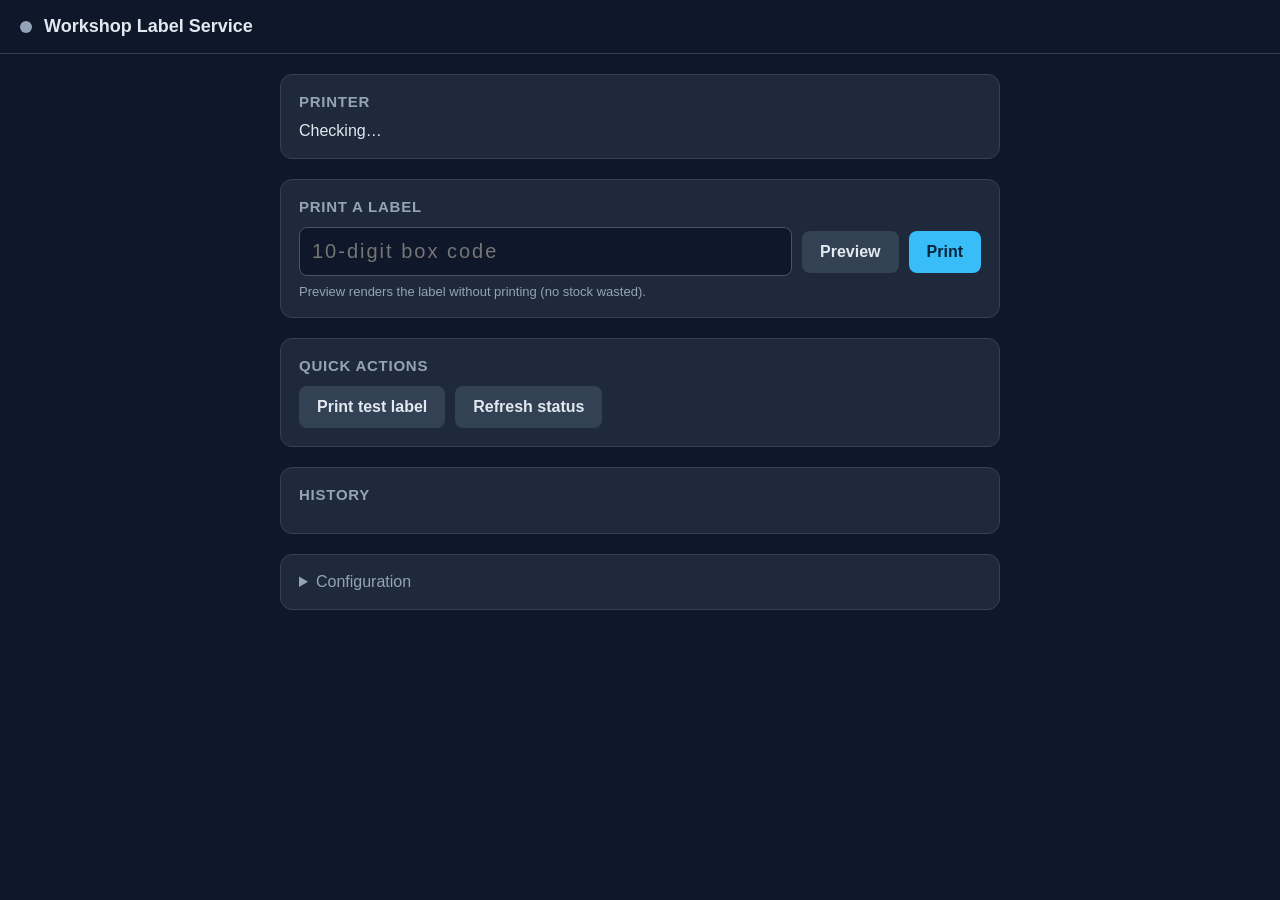
==== mac-service/templates/index.html @ dcdaf396 "Section 1: macOS workshop label printing service Standalone FastAPI service that renders a fold-styl" ====
<!DOCTYPE html>
<html lang="en">
<head>
<meta charset="utf-8" />
<meta name="viewport" content="width=device-width, initial-scale=1" />
<title>Workshop Label Service</title>
<style>
  :root { --bg:#0f172a; --card:#1e293b; --fg:#e2e8f0; --muted:#94a3b8;
          --accent:#38bdf8; --ok:#22c55e; --bad:#ef4444; --warn:#f59e0b; }
  * { box-sizing:border-box; }
  body { margin:0; font-family:-apple-system,BlinkMacSystemFont,"Segoe UI",
         Roboto,sans-serif; background:var(--bg); color:var(--fg); }
  header { padding:16px 20px; border-bottom:1px solid #334155;
           display:flex; align-items:center; gap:12px; }
  h1 { font-size:18px; margin:0; }
  main { max-width:760px; margin:0 auto; padding:20px; display:grid; gap:20px; }
  .card { background:var(--card); border:1px solid #334155; border-radius:12px;
          padding:18px; }
  .card h2 { margin:0 0 12px; font-size:15px; color:var(--muted);
             text-transform:uppercase; letter-spacing:.05em; }
  .status-dot { width:12px; height:12px; border-radius:50%; display:inline-block; }
  .row { display:flex; gap:10px; align-items:center; flex-wrap:wrap; }
  input[type=text] { flex:1; min-width:180px; font-size:20px; padding:12px;
    border-radius:8px; border:1px solid #475569; background:#0f172a;
    color:var(--fg); letter-spacing:2px; }
  button { font-size:16px; padding:12px 18px; border-radius:8px; border:none;
    background:var(--accent); color:#04263a; font-weight:600; cursor:pointer; }
  button.secondary { background:#334155; color:var(--fg); }
  button:disabled { opacity:.5; cursor:not-allowed; }
  #preview { max-width:100%; background:#fff; border-radius:8px; padding:8px;
    display:none; }
  .msg { padding:10px 12px; border-radius:8px; font-size:14px; display:none; }
  .msg.ok { background:rgba(34,197,94,.15); color:#86efac; display:block; }
  .msg.bad { background:rgba(239,68,68,.15); color:#fca5a5; display:block; }
  table { width:100%; border-collapse:collapse; font-size:13px; }
  th,td { text-align:left; padding:6px 8px; border-bottom:1px solid #334155; }
  .pill { padding:2px 8px; border-radius:999px; font-size:12px; }
  .pill.completed { background:rgba(34,197,94,.2); color:#86efac; }
  .pill.failed { background:rgba(239,68,68,.2); color:#fca5a5; }
  details summary { cursor:pointer; color:var(--muted); }
  label.field { display:flex; flex-direction:column; gap:4px; font-size:13px;
    color:var(--muted); }
  label.field input,label.field select { padding:8px; border-radius:6px;
    border:1px solid #475569; background:#0f172a; color:var(--fg); }
  .grid2 { display:grid; grid-template-columns:1fr 1fr; gap:10px; }
</style>
</head>
<body>
<header>
  <span id="dot" class="status-dot" style="background:var(--muted)"></span>
  <h1>Workshop Label Service</h1>
</header>
<main>
  <div class="card">
    <h2>Printer</h2>
    <div id="printerInfo" class="row"><span class="muted">Checking…</span></div>
  </div>

  <div class="card">
    <h2>Print a label</h2>
    <div class="row">
      <input id="code" type="text" inputmode="numeric" maxlength="10"
             placeholder="10-digit box code" autocomplete="off" />
      <button class="secondary" onclick="preview()">Preview</button>
      <button onclick="printLabel()">Print</button>
    </div>
    <p style="color:var(--muted);font-size:13px;margin:8px 0 0">
      Preview renders the label without printing (no stock wasted).</p>
    <div id="msg" class="msg"></div>
    <img id="preview" alt="label preview" />
  </div>

  <div class="card">
    <h2>Quick actions</h2>
    <div class="row">
      <button class="secondary" onclick="testPrint()">Print test label</button>
      <button class="secondary" onclick="refresh()">Refresh status</button>
    </div>
  </div>

  <div class="card">
    <h2>History</h2>
    <table id="history"><tbody></tbody></table>
  </div>

  <div class="card">
    <details>
      <summary>Configuration</summary>
      <div class="grid2" style="margin-top:12px">
        <label class="field">Printer queue
          <select id="cfgPrinter"></select></label>
        <label class="field">Layout
          <select id="cfgLayout">
            <option value="fold">fold (two QRs)</option>
            <option value="single">single</option>
          </select></label>
        <label class="field">Width (mm)
          <input id="cfgW" type="number" step="0.1" /></label>
        <label class="field">Height (mm)
          <input id="cfgH" type="number" step="0.1" /></label>
        <label class="field">Margin (mm)
          <input id="cfgMargin" type="number" step="0.1" /></label>
        <label class="field">DPI
          <input id="cfgDpi" type="number" /></label>
      </div>
      <div class="row" style="margin-top:12px">
        <button onclick="saveConfig()">Save configuration</button>
      </div>
    </details>
  </div>
</main>

<script>
const $ = (id) => document.getElementById(id);

async function refresh() {
  const r = await fetch('/api/status');
  const d = await r.json();
  const dot = $('dot');
  dot.style.background = d.available ? 'var(--ok)' : 'var(--bad)';
  $('printerInfo').innerHTML =
    `<strong>${d.printer || '(none)'}</strong>` +
    `<span class="pill ${d.available?'completed':'failed'}">` +
    `${d.available?'available':'unavailable'}</span>` +
    `<span style="color:var(--muted)">${d.detail||''}</span>`;
  // config form
  const sel = $('cfgPrinter'); sel.innerHTML='';
  (d.printers||[]).concat(['MockPrinter']).forEach(p=>{
    const o=document.createElement('option'); o.value=p; o.textContent=p;
    if(p===d.printer) o.selected=true; sel.appendChild(o);
  });
  const L = d.config.label||{};
  $('cfgLayout').value = L.layout||'fold';
  $('cfgW').value = L.width_mm; $('cfgH').value = L.height_mm;
  $('cfgMargin').value = L.margin_mm; $('cfgDpi').value = L.dpi;
  loadHistory();
}

function showMsg(text, ok) {
  const m=$('msg'); m.textContent=text; m.className='msg '+(ok?'ok':'bad');
}

function validCode() {
  const c = $('code').value.trim();
  if(!/^\d{10}$/.test(c)){ showMsg('Enter exactly 10 digits.', false); return null; }
  return c;
}

async function preview() {
  const c = validCode(); if(!c) return;
  const img=$('preview');
  img.src = `/api/preview?code=${c}&t=${Date.now()}`;
  img.style.display='block';
  showMsg('Preview only — nothing printed.', true);
}

async function printLabel() {
  const c = validCode(); if(!c) return;
  await doPrint('/api/print', {identifier:c});
}
async function testPrint() { await doPrint('/api/test-print', null); }

async function doPrint(url, body) {
  showMsg('Sending to printer…', true);
  const r = await fetch(url, {
    method:'POST',
    headers: body?{'Content-Type':'application/json'}:{},
    body: body?JSON.stringify(body):undefined });
  const d = await r.json();
  if(d.ok) showMsg(`Printed ${d.identifier} (job ${d.job_id||'—'}).`, true);
  else showMsg(`Failed: ${d.detail||'unknown error'}`, false);
  loadHistory();
}

async function loadHistory() {
  const r = await fetch('/api/history'); const d = await r.json();
  const tb = $('history').querySelector('tbody'); tb.innerHTML='';
  (d.jobs||[]).forEach(j=>{
    const tr=document.createElement('tr');
    const when = (j.created_at||'').replace('T',' ').slice(0,19);
    tr.innerHTML =
      `<td>${j.identifier}</td>`+
      `<td><span class="pill ${j.status}">${j.status}</span></td>`+
      `<td style="color:var(--muted)">${when}</td>`+
      `<td><button class="secondary" onclick="reprint(${j.id})">Reprint</button></td>`;
    tb.appendChild(tr);
  });
}

async function reprint(id) {
  showMsg('Reprinting…', true);
  const r = await fetch('/api/reprint/'+id, {method:'POST'});
  const d = await r.json();
  if(d.ok) showMsg(`Reprinted ${d.identifier}.`, true);
  else showMsg(`Failed: ${d.detail||'error'}`, false);
  loadHistory();
}

async function saveConfig() {
  const body = {
    printer_name: $('cfgPrinter').value,
    label: {
      layout: $('cfgLayout').value,
      width_mm: parseFloat($('cfgW').value),
      height_mm: parseFloat($('cfgH').value),
      margin_mm: parseFloat($('cfgMargin').value),
      dpi: parseInt($('cfgDpi').value,10),
    }
  };
  await fetch('/api/config',{method:'POST',
    headers:{'Content-Type':'application/json'},body:JSON.stringify(body)});
  showMsg('Configuration saved.', true);
  refresh();
}

$('code').addEventListener('keydown', e=>{ if(e.key==='Enter') printLabel(); });
refresh();
setInterval(refresh, 15000);
</script>
</body>
</html>
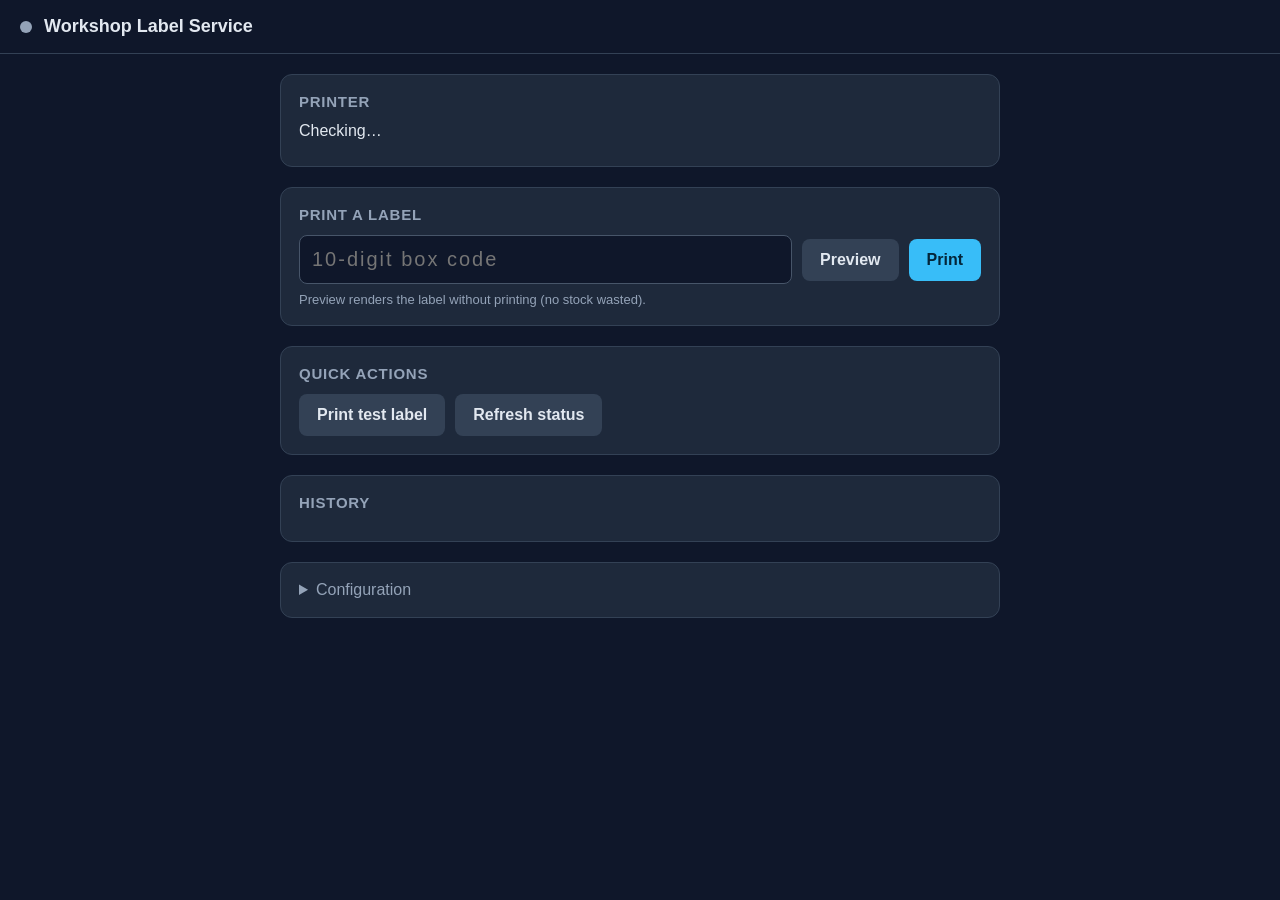
==== commit 314d8453: "Section 3: connect Mac printing service to Supabase print queue - 0005 migration: claim_next_print_j" ====
--- a/mac-service/templates/index.html
+++ b/mac-service/templates/index.html
@@ -54,6 +54,7 @@
   <div class="card">
     <h2>Printer</h2>
     <div id="printerInfo" class="row"><span class="muted">Checking…</span></div>
+    <div id="supabaseInfo" class="row" style="margin-top:8px"></div>
   </div>
 
   <div class="card">
@@ -134,6 +135,24 @@
   $('cfgW').value = L.width_mm; $('cfgH').value = L.height_mm;
   $('cfgMargin').value = L.margin_mm; $('cfgDpi').value = L.dpi;
   loadHistory();
+  loadSupabase();
+}
+
+async function loadSupabase() {
+  try {
+    const r = await fetch('/api/supabase/status'); const d = await r.json();
+    const el = $('supabaseInfo');
+    if (!d.configured) {
+      el.innerHTML = '<span style="color:var(--muted)">Supabase queue: ' +
+        'not configured (local printing only)</span>';
+      return;
+    }
+    const online = d.worker_status === 'online';
+    el.innerHTML =
+      '<span style="color:var(--muted)">Supabase queue worker:</span> ' +
+      `<span class="pill ${online?'completed':'failed'}">${d.worker_status}</span>` +
+      `<span style="color:var(--muted)">${d.service_name}</span>`;
+  } catch(e) { /* ignore */ }
 }
 
 function showMsg(text, ok) {
